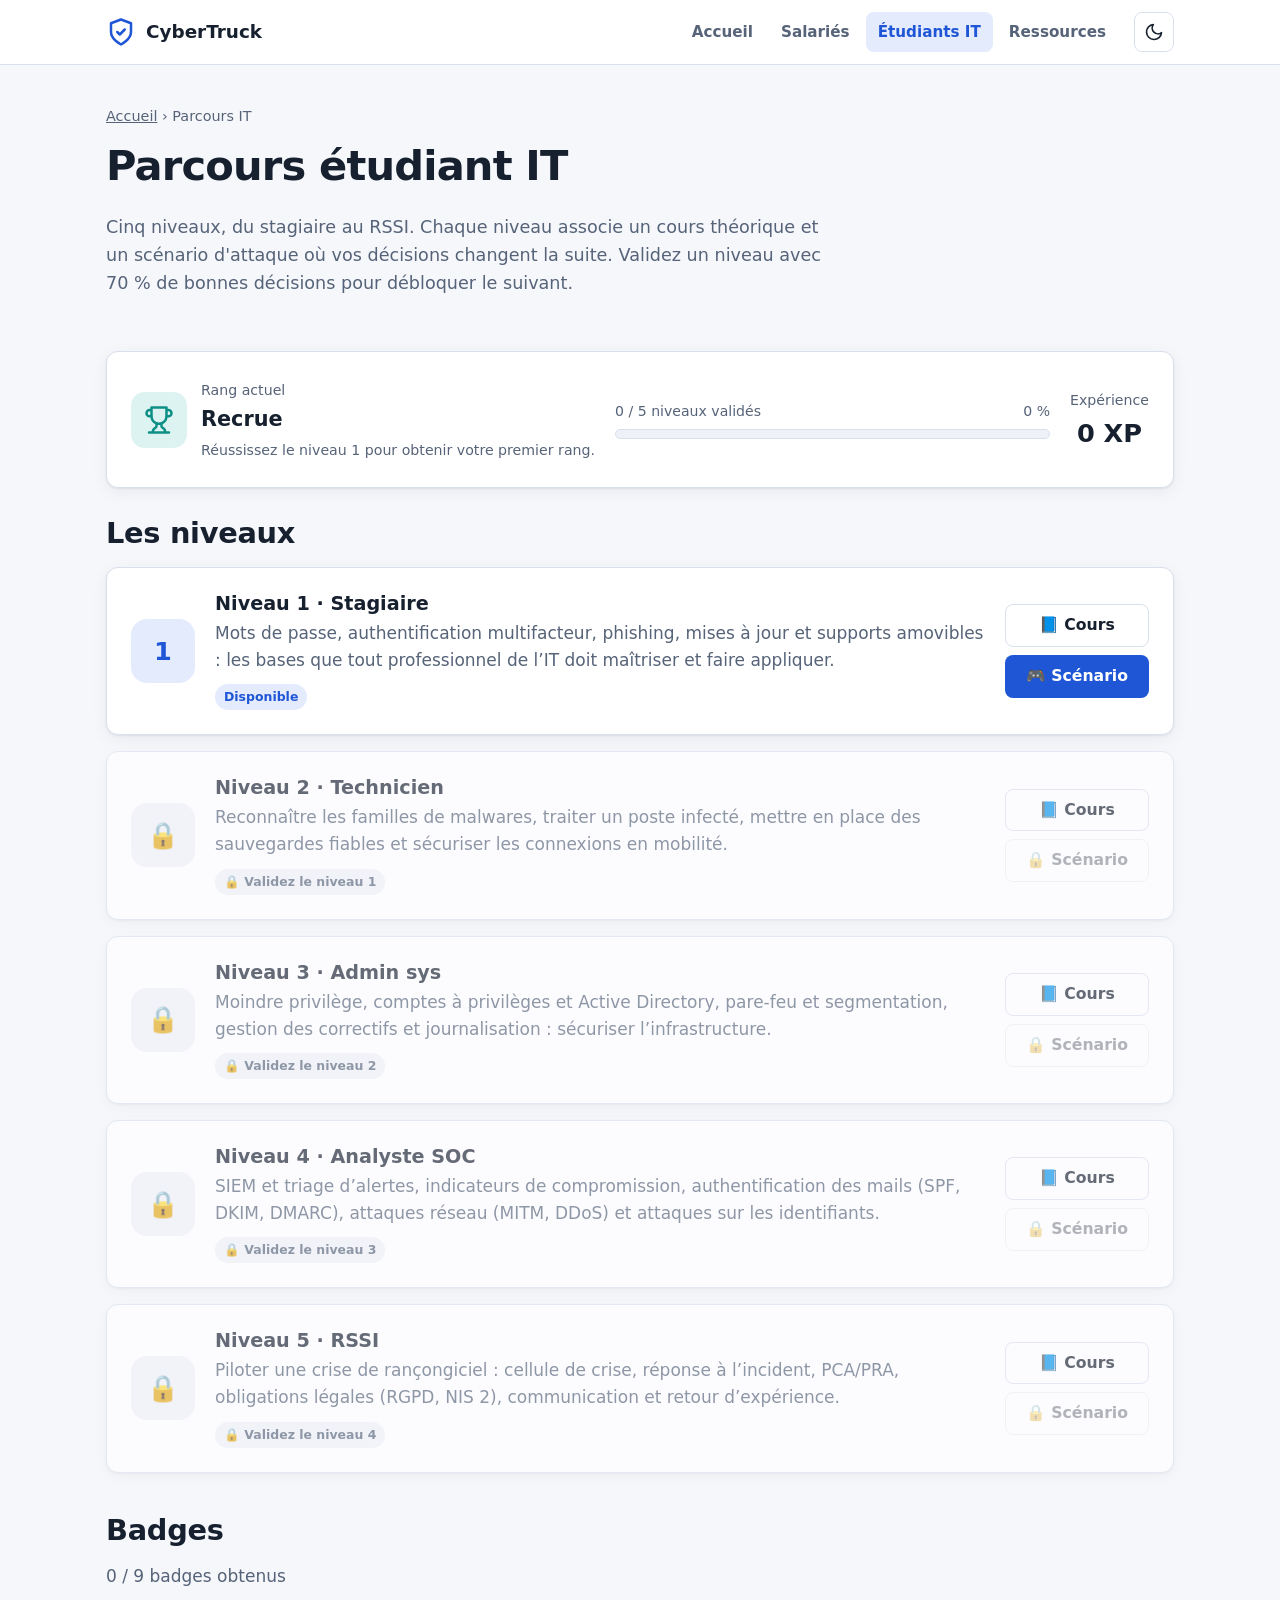
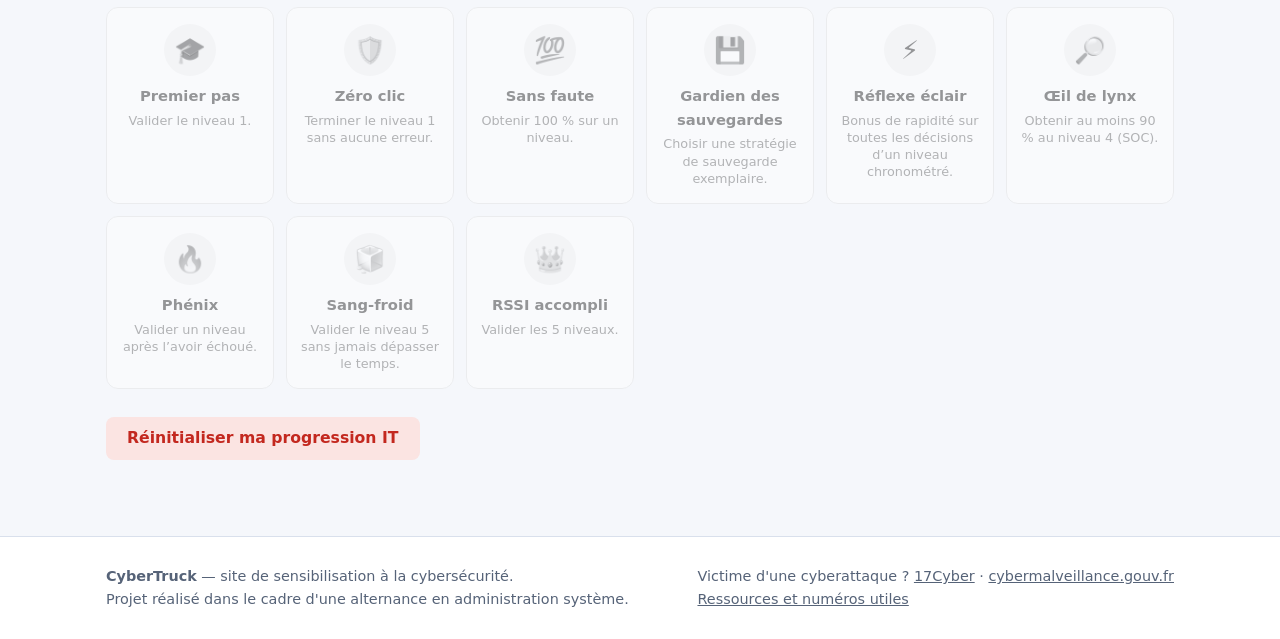
==== it/index.html @ d475069c "Add files via upload" ====
<!doctype html>
<html lang="fr">
<head>
  <meta charset="utf-8">
  <meta name="viewport" content="width=device-width, initial-scale=1">
  <title>Parcours IT — CyberTruck</title>
  <link rel="icon" href="data:image/svg+xml,%3Csvg xmlns='http://www.w3.org/2000/svg' viewBox='0 0 24 24' fill='none' stroke='%231f56d6' stroke-width='2'%3E%3Cpath d='M12 22s8-4 8-10V5l-8-3-8 3v7c0 6 8 10 8 10z'/%3E%3C/svg%3E">
  <link rel="stylesheet" href="../assets/css/style.css">
  <script src="../assets/js/theme.js"></script>
</head>
<body data-root="../" data-section="it">
  <header id="site-header"></header>

  <main>
    <div class="container page-head">
      <div class="breadcrumb"><a href="../index.html">Accueil</a> › Parcours IT</div>
      <h1>Parcours étudiant IT</h1>
      <p class="lead">Cinq niveaux, du stagiaire au RSSI. Chaque niveau associe un cours théorique et un scénario d'attaque où vos décisions changent la suite. Validez un niveau avec 70 % de bonnes décisions pour débloquer le suivant.</p>
    </div>

    <div class="container section-sm">
      <div class="card player-bar" id="player" style="margin-bottom:28px"></div>
      <h2>Les niveaux</h2>
      <div class="level-map" id="levels"></div>

      <h2 style="margin-top:40px">Badges</h2>
      <p class="muted" id="badge-count"></p>
      <div class="badge-grid" id="badges"></div>

      <div class="btn-row" style="margin-top:28px">
        <button type="button" class="btn btn-danger" id="reset">Réinitialiser ma progression IT</button>
      </div>
    </div>
  </main>

  <footer id="site-footer"></footer>
  <script src="../assets/js/storage.js"></script>
  <script src="../assets/js/ui.js"></script>
  <script src="../data/it-levels.js"></script>
  <script src="../assets/js/scenario-engine.js"></script>
  <script>
    var P = ScenarioEngine.Progress;
    function render() {
      var rank = P.rank();
      var passed = P.passedIds().length;
      document.getElementById('player').innerHTML =
        '<div class="player-rank"><div class="rank-icon">' + UI.icons.trophy + '</div><div><small class="muted">Rang actuel</small><br><strong style="font-size:1.3rem">' + rank.nom + '</strong><br><small class="muted">' + rank.desc + '</small></div></div>' +
        '<div>' + UI.progressBar(passed / 5 * 100, passed + ' / 5 niveaux validés', 'accent') + '</div>' +
        '<div class="center"><small class="muted">Expérience</small><br><strong style="font-size:1.6rem">' + P.totalXp() + ' XP</strong></div>';

      document.getElementById('levels').innerHTML = DATA_IT.niveaux.map(function (n) {
        var rec = P.level(n.id) || {};
        var unlocked = P.isUnlocked(n.id);
        var cls = rec.passed ? 'done' : unlocked ? '' : 'locked';
        var status = rec.passed
          ? ScenarioEngine.starsHtml(P.stars(rec.best)) + ' <span class="tag ok">✓ Validé · ' + rec.best + ' %</span>'
          : unlocked ? (rec.attempts ? '<span class="tag warn">À retenter</span>' : '<span class="tag info">Disponible</span>')
          : '<span class="tag">🔒 Validez le niveau ' + (n.id - 1) + '</span>';
        return '<article class="card level-card ' + cls + '">' +
          '<div class="level-num" aria-hidden="true">' + (unlocked ? n.id : '🔒') + '</div>' +
          '<div><h3>Niveau ' + n.id + ' · ' + n.rang + '</h3><p class="muted">' + n.resume + '</p>' + status + '</div>' +
          '<div class="level-actions">' +
            '<a class="btn btn-secondary" href="cours.html?niveau=' + n.id + '">📘 Cours</a>' +
            (unlocked ? '<a class="btn btn-primary" href="jeu.html?niveau=' + n.id + '">🎮 Scénario</a>'
                      : '<span class="btn btn-secondary" aria-disabled="true">🔒 Scénario</span>') +
          '</div></article>';
      }).join('');

      var owned = P.badges();
      document.getElementById('badge-count').textContent = owned.length + ' / ' + DATA_IT.badges.length + ' badges obtenus';
      document.getElementById('badges').innerHTML = DATA_IT.badges.map(function (b) {
        return ScenarioEngine.badgeHtml(b, owned.indexOf(b.id) !== -1);
      }).join('');
    }
    document.getElementById('reset').addEventListener('click', function () {
      if (confirm('Effacer toute votre progression du parcours IT (niveaux, XP, badges) ?')) { Store.reset('it'); render(); }
    });
    render();
  </script>
</body>
</html>
---- assets/css/style.css ----
/* =========================================================
   CyberTruck — feuille de style principale
   Thème clair par défaut, thème sombre via [data-theme="dark"]
   ========================================================= */

:root {
  --bg: #f5f7fb;
  --surface: #ffffff;
  --surface-2: #eef2f8;
  --border: #d9e0ec;
  --text: #17202e;
  --text-muted: #566378;
  --primary: #1f56d6;
  --primary-hover: #1745b0;
  --primary-soft: #e3ebfd;
  --on-primary: #ffffff;
  --accent: #0e8f86;
  --accent-soft: #dcf3f1;
  --success: #17803d;
  --success-soft: #e1f4e7;
  --danger: #c3281f;
  --danger-soft: #fbe4e2;
  --warning: #a85d00;
  --warning-soft: #fdf0dc;
  --code-bg: #101826;
  --code-text: #d5f5e3;
  --shadow: 0 1px 2px rgba(16, 24, 40, .06), 0 4px 16px rgba(16, 24, 40, .06);
  --radius: 12px;
  --radius-sm: 8px;
  --font: system-ui, -apple-system, "Segoe UI", Roboto, "Helvetica Neue", Arial, sans-serif;
  --mono: ui-monospace, SFMono-Regular, Menlo, Consolas, "Liberation Mono", monospace;
  color-scheme: light;
}

:root[data-theme="dark"] {
  --bg: #0d131f;
  --surface: #151d2c;
  --surface-2: #1c2638;
  --border: #2a374d;
  --text: #e5ebf4;
  --text-muted: #9aa8bd;
  --primary: #6d9bff;
  --primary-hover: #8fb2ff;
  --primary-soft: #1c2c4f;
  --on-primary: #0b1220;
  --accent: #3cc7bb;
  --accent-soft: #123532;
  --success: #4fcf7c;
  --success-soft: #133222;
  --danger: #ff7a70;
  --danger-soft: #3d1a19;
  --warning: #f2b04f;
  --warning-soft: #3a2a10;
  --code-bg: #070b12;
  --shadow: 0 1px 2px rgba(0, 0, 0, .3), 0 4px 16px rgba(0, 0, 0, .25);
  color-scheme: dark;
}

* { box-sizing: border-box; }

html { scroll-behavior: smooth; }
main [id] { scroll-margin-top: 84px; }

body {
  margin: 0;
  background: var(--bg);
  color: var(--text);
  font-family: var(--font);
  font-size: 17px;
  line-height: 1.6;
  -webkit-font-smoothing: antialiased;
  display: flex;
  flex-direction: column;
  min-height: 100vh;
}

main { flex: 1; }

img, svg { max-width: 100%; }

a { color: var(--primary); }
a:hover { color: var(--primary-hover); }

h1, h2, h3, h4 { line-height: 1.25; margin: 0 0 .5em; }
h1 { font-size: clamp(1.8rem, 4vw, 2.6rem); letter-spacing: -.02em; }
h2 { font-size: clamp(1.35rem, 3vw, 1.8rem); letter-spacing: -.01em; }
h3 { font-size: 1.2rem; }
p { margin: 0 0 1em; }

code, kbd, pre { font-family: var(--mono); font-size: .9em; }
code { background: var(--surface-2); padding: .1em .35em; border-radius: 4px; word-break: break-word; }
kbd {
  background: var(--surface); border: 1px solid var(--border); border-bottom-width: 2px;
  padding: .05em .4em; border-radius: 4px; font-size: .85em; white-space: nowrap;
}

:focus-visible { outline: 3px solid var(--primary); outline-offset: 2px; border-radius: 4px; }

.visually-hidden {
  position: absolute !important; width: 1px; height: 1px; overflow: hidden;
  clip: rect(0 0 0 0); white-space: nowrap;
}

.container { width: 100%; max-width: 1100px; margin: 0 auto; padding: 0 16px; }
.container.narrow { max-width: 820px; }

.section { padding-top: 48px; padding-bottom: 48px; }
.section-sm { padding-top: 28px; padding-bottom: 28px; }
.muted { color: var(--text-muted); }
.center { text-align: center; }
.mt-0 { margin-top: 0; }
.mb-0 { margin-bottom: 0; }

/* ---------- Header / navigation ---------- */
.site-header {
  position: sticky; top: 0; z-index: 50;
  background: color-mix(in srgb, var(--surface) 92%, transparent);
  backdrop-filter: blur(8px);
  border-bottom: 1px solid var(--border);
}
.site-header .container {
  display: flex; align-items: center; gap: 16px; min-height: 64px;
}
.brand {
  display: flex; align-items: center; gap: 10px;
  font-weight: 800; font-size: 1.15rem; color: var(--text); text-decoration: none;
}
.brand svg { width: 30px; height: 30px; color: var(--primary); flex: none; }
.brand:hover { color: var(--text); }
.nav { margin-left: auto; display: flex; align-items: center; gap: 4px; }
.nav a {
  color: var(--text-muted); text-decoration: none; font-weight: 600; font-size: .95rem;
  padding: 8px 12px; border-radius: var(--radius-sm);
}
.nav a:hover { color: var(--text); background: var(--surface-2); }
.nav a[aria-current="page"] { color: var(--primary); background: var(--primary-soft); }

.icon-btn {
  display: inline-grid; place-items: center; width: 40px; height: 40px;
  border-radius: var(--radius-sm); border: 1px solid var(--border);
  background: var(--surface); color: var(--text); cursor: pointer; flex: none;
}
.icon-btn:hover { background: var(--surface-2); }
.icon-btn svg { width: 20px; height: 20px; }
.menu-toggle { display: none; }

@media (max-width: 760px) {
  .menu-toggle { display: inline-grid; margin-left: auto; }
  .nav {
    display: none; position: absolute; top: 64px; left: 0; right: 0;
    flex-direction: column; align-items: stretch; gap: 2px;
    background: var(--surface); border-bottom: 1px solid var(--border);
    padding: 8px 16px 16px; box-shadow: var(--shadow);
  }
  .nav.open { display: flex; }
  .nav a { padding: 12px; }
}

/* ---------- Footer ---------- */
.site-footer {
  border-top: 1px solid var(--border); background: var(--surface);
  color: var(--text-muted); font-size: .9rem; padding: 28px 0; margin-top: 48px;
}
.site-footer .container { display: flex; flex-wrap: wrap; gap: 12px 32px; justify-content: space-between; }
.site-footer a { color: var(--text-muted); }

/* ---------- Boutons ---------- */
.btn {
  display: inline-flex; align-items: center; justify-content: center; gap: 8px;
  padding: 11px 20px; border-radius: var(--radius-sm); border: 1px solid transparent;
  font: inherit; font-weight: 650; font-size: .98rem; line-height: 1.2;
  cursor: pointer; text-decoration: none; transition: background .15s, border-color .15s, transform .05s;
}
.btn:active { transform: translateY(1px); }
.btn-primary { background: var(--primary); color: var(--on-primary); }
.btn-primary:hover { background: var(--primary-hover); color: var(--on-primary); }
.btn-secondary { background: var(--surface); color: var(--text); border-color: var(--border); }
.btn-secondary:hover { background: var(--surface-2); color: var(--text); }
.btn-ghost { background: transparent; color: var(--primary); }
.btn-ghost:hover { background: var(--primary-soft); }
.btn-danger { background: var(--danger-soft); color: var(--danger); border-color: transparent; }
.btn-danger:hover { filter: brightness(.97); color: var(--danger); }
.btn-success { background: var(--success); color: #fff; }
.btn[disabled], .btn[aria-disabled="true"] { opacity: .5; cursor: not-allowed; }
.btn-row { display: flex; flex-wrap: wrap; gap: 12px; }

/* ---------- Hero ---------- */
.hero { padding-top: 64px; padding-bottom: 40px; }
.hero .eyebrow {
  display: inline-block; font-weight: 700; font-size: .85rem; letter-spacing: .06em;
  text-transform: uppercase; color: var(--accent); background: var(--accent-soft);
  padding: 4px 10px; border-radius: 999px; margin-bottom: 16px;
}
.hero p.lead { font-size: 1.2rem; color: var(--text-muted); max-width: 680px; }
.page-head { padding-top: 40px; padding-bottom: 8px; }
.page-head p.lead { font-size: 1.1rem; color: var(--text-muted); max-width: 720px; }
.breadcrumb { font-size: .9rem; color: var(--text-muted); margin-bottom: 12px; }
.breadcrumb a { color: var(--text-muted); }

/* ---------- Cartes & grilles ---------- */
.grid { display: grid; gap: 20px; }
.grid-2 { grid-template-columns: repeat(2, minmax(0, 1fr)); }
.grid-3 { grid-template-columns: repeat(3, minmax(0, 1fr)); }
@media (max-width: 860px) { .grid-3 { grid-template-columns: repeat(2, minmax(0, 1fr)); } }
@media (max-width: 700px) { .grid-2, .grid-3 { grid-template-columns: 1fr; } }

.card {
  background: var(--surface); border: 1px solid var(--border); border-radius: var(--radius);
  padding: 24px; box-shadow: var(--shadow);
}
.card h3 { margin-top: 0; }
.card-link { display: block; color: inherit; text-decoration: none; transition: border-color .15s, transform .15s; }
.card-link:hover { border-color: var(--primary); color: inherit; transform: translateY(-2px); }
.card .card-icon {
  width: 48px; height: 48px; border-radius: 12px; display: grid; place-items: center;
  background: var(--primary-soft); color: var(--primary); margin-bottom: 16px;
}
.card .card-icon svg { width: 26px; height: 26px; }
.card.big { padding: 32px; }
.card.big h2 { margin-bottom: .3em; }
.card ul { padding-left: 1.2em; margin: 0 0 1em; }

.path-card { display: flex; flex-direction: column; }
.path-card .btn { margin-top: auto; align-self: flex-start; }

.fact { border-left: 4px solid var(--accent); }
.fact strong.big { display: block; font-size: 1.8rem; color: var(--accent); line-height: 1.1; margin-bottom: 6px; }

.tag {
  display: inline-flex; align-items: center; gap: 4px; font-size: .78rem; font-weight: 700;
  padding: 3px 9px; border-radius: 999px; background: var(--surface-2); color: var(--text-muted);
}
.tag.ok { background: var(--success-soft); color: var(--success); }
.tag.ko { background: var(--danger-soft); color: var(--danger); }
.tag.warn { background: var(--warning-soft); color: var(--warning); }
.tag.info { background: var(--primary-soft); color: var(--primary); }

/* ---------- Encadrés pédagogiques ---------- */
.callout {
  border-radius: var(--radius-sm); padding: 16px 18px; margin: 16px 0;
  border: 1px solid var(--border); background: var(--surface-2);
}
.callout > :last-child { margin-bottom: 0; }
.callout-title { font-weight: 800; display: flex; align-items: center; gap: 8px; margin-bottom: 6px; }
.callout.retenir { background: var(--primary-soft); border-color: transparent; }
.callout.retenir .callout-title { color: var(--primary); }
.callout.faire { background: var(--success-soft); border-color: transparent; }
.callout.faire .callout-title { color: var(--success); }
.callout.danger { background: var(--danger-soft); border-color: transparent; }
.callout.danger .callout-title { color: var(--danger); }
.callout.warn { background: var(--warning-soft); border-color: transparent; }
.callout.warn .callout-title { color: var(--warning); }
.callout ul { margin: 0; padding-left: 1.2em; }

/* ---------- Cours ---------- */
.course-layout { display: grid; grid-template-columns: 240px minmax(0, 1fr); gap: 32px; align-items: start; }
.course-toc { position: sticky; top: 84px; }
.course-toc ol { list-style: none; margin: 0; padding: 0; counter-reset: toc; }
.course-toc li { counter-increment: toc; }
.course-toc a {
  display: flex; gap: 8px; align-items: baseline; padding: 8px 10px; border-radius: var(--radius-sm);
  color: var(--text-muted); text-decoration: none; font-weight: 600; font-size: .93rem;
}
.course-toc a::before { content: counter(toc); font-variant-numeric: tabular-nums; color: var(--text-muted); min-width: 1.2em; }
.course-toc a:hover { background: var(--surface-2); color: var(--text); }
.course-toc a.read::after { content: "✓"; margin-left: auto; color: var(--success); }
.lesson { scroll-margin-top: 84px; margin-bottom: 28px; }
.lesson h2 { display: flex; align-items: center; gap: 12px; }
.lesson .num {
  flex: none; width: 36px; height: 36px; border-radius: 10px; display: grid; place-items: center;
  background: var(--primary-soft); color: var(--primary); font-size: 1rem; font-weight: 800;
}
.lesson-foot { display: flex; justify-content: flex-end; margin-top: 12px; }
.mark-read[aria-pressed="true"] { background: var(--success-soft); color: var(--success); border-color: transparent; }
.example-box {
  border: 1px dashed var(--border); border-radius: var(--radius-sm); padding: 14px 16px;
  background: var(--surface-2); font-size: .95rem; margin: 12px 0;
}
.table-wrap { overflow-x: auto; margin: 12px 0 16px; }
table { border-collapse: collapse; width: 100%; font-size: .95rem; }
th, td { text-align: left; padding: 10px 12px; border-bottom: 1px solid var(--border); vertical-align: top; }
th { background: var(--surface-2); font-weight: 700; }

@media (max-width: 860px) {
  .course-layout { grid-template-columns: 1fr; }
  .course-toc { position: static; }
}

/* ---------- Progression ---------- */
.progress {
  height: 10px; background: var(--surface-2); border-radius: 999px; overflow: hidden;
  border: 1px solid var(--border);
}
.progress > span { display: block; height: 100%; background: var(--primary); border-radius: 999px; transition: width .3s; }
.progress.accent > span { background: var(--accent); }
.progress-label { display: flex; justify-content: space-between; font-size: .88rem; color: var(--text-muted); margin-bottom: 6px; }

.checklist { list-style: none; padding: 0; margin: 0; }
.checklist li { display: flex; gap: 10px; align-items: center; padding: 8px 0; border-bottom: 1px solid var(--border); }
.checklist li:last-child { border-bottom: 0; }
.checklist .state { margin-left: auto; }

/* ---------- QCM ---------- */
.quiz { max-width: 760px; margin: 0 auto; }
.quiz-head { display: flex; justify-content: space-between; align-items: center; gap: 12px; margin-bottom: 10px; font-size: .92rem; color: var(--text-muted); }
.quiz-situation { font-size: 1.15rem; font-weight: 650; margin-bottom: 18px; }
.quiz-context { margin-bottom: 18px; }
.choices { display: grid; gap: 10px; }
.choice {
  display: flex; gap: 12px; align-items: flex-start; text-align: left; width: 100%;
  padding: 14px 16px; border-radius: var(--radius-sm); border: 2px solid var(--border);
  background: var(--surface); color: var(--text); font: inherit; cursor: pointer;
  transition: border-color .15s, background .15s;
}
.choice:hover:not([disabled]) { border-color: var(--primary); background: var(--primary-soft); }
.choice .letter {
  flex: none; width: 28px; height: 28px; border-radius: 50%; display: grid; place-items: center;
  background: var(--surface-2); font-weight: 800; font-size: .85rem;
}
.choice[disabled] { cursor: default; }
.choice.correct { border-color: var(--success); background: var(--success-soft); }
.choice.correct .letter { background: var(--success); color: #fff; }
.choice.wrong { border-color: var(--danger); background: var(--danger-soft); }
.choice.wrong .letter { background: var(--danger); color: #fff; }
.choice.partial { border-color: var(--warning); background: var(--warning-soft); }
.choice.partial .letter { background: var(--warning); color: #fff; }
.choice.dim { opacity: .55; }
.choice .verdict { margin-left: auto; font-weight: 800; white-space: nowrap; padding-left: 8px; }

.feedback { margin-top: 16px; border-radius: var(--radius-sm); padding: 16px 18px; }
.feedback.ok { background: var(--success-soft); }
.feedback.ko { background: var(--danger-soft); }
.feedback.mid { background: var(--warning-soft); }
.feedback strong.verdict { display: block; margin-bottom: 4px; }
.feedback.ok strong.verdict { color: var(--success); }
.feedback.ko strong.verdict { color: var(--danger); }
.feedback.mid strong.verdict { color: var(--warning); }
.feedback > :last-child { margin-bottom: 0; }
.quiz-actions { display: flex; justify-content: flex-end; margin-top: 16px; }

.result-hero { text-align: center; padding: 8px 0 16px; }
.score-ring {
  --p: 0; width: 140px; height: 140px; border-radius: 50%; margin: 0 auto 16px;
  display: grid; place-items: center;
  background: conic-gradient(var(--primary) calc(var(--p) * 1%), var(--surface-2) 0);
}
.score-ring span {
  width: 110px; height: 110px; border-radius: 50%; background: var(--surface);
  display: grid; place-items: center; font-size: 1.8rem; font-weight: 800;
}
.review-list { list-style: none; padding: 0; margin: 16px 0 0; display: grid; gap: 10px; }
.review-list li { padding: 12px 14px; border-radius: var(--radius-sm); background: var(--surface-2); font-size: .95rem; }
.review-list li strong { display: block; }

/* ---------- Simulateur : client mail ---------- */
.sim-tabs { display: flex; flex-wrap: wrap; gap: 8px; margin-bottom: 20px; }
.sim-tabs button {
  font: inherit; font-weight: 650; padding: 10px 16px; border-radius: 999px; cursor: pointer;
  border: 1px solid var(--border); background: var(--surface); color: var(--text);
}
.sim-tabs button[aria-selected="true"] { background: var(--primary); color: var(--on-primary); border-color: var(--primary); }

.mail-client {
  border: 1px solid var(--border); border-radius: var(--radius); overflow: hidden;
  background: var(--surface); box-shadow: var(--shadow);
}
.mail-toolbar {
  display: flex; align-items: center; gap: 8px; padding: 10px 14px;
  background: var(--surface-2); border-bottom: 1px solid var(--border); font-size: .85rem; color: var(--text-muted);
}
.mail-toolbar .dots { display: flex; gap: 6px; }
.mail-toolbar .dots i { width: 11px; height: 11px; border-radius: 50%; background: var(--border); display: block; }
.mail-header { padding: 16px 20px; border-bottom: 1px solid var(--border); }
.mail-subject { font-size: 1.15rem; font-weight: 750; margin-bottom: 10px; }
.mail-meta { display: grid; grid-template-columns: auto 1fr; gap: 2px 10px; font-size: .92rem; }
.mail-meta dt { color: var(--text-muted); }
.mail-meta dd { margin: 0; word-break: break-word; }
.mail-body { padding: 20px; font-size: .98rem; }
.mail-body .fake-btn {
  display: inline-block; background: #0067b8; color: #fff; padding: 10px 18px; border-radius: 4px;
  font-weight: 650; text-decoration: none;
}
.mail-attach {
  display: inline-flex; align-items: center; gap: 8px; padding: 8px 12px; margin-top: 8px;
  border: 1px solid var(--border); border-radius: var(--radius-sm); background: var(--surface-2); font-size: .9rem;
}
.mail-status {
  padding: 6px 14px; font-family: var(--mono); font-size: .8rem; background: var(--surface-2);
  border-top: 1px solid var(--border); color: var(--text-muted); min-height: 30px; word-break: break-all;
}
.clue { border-radius: 4px; transition: background .15s, box-shadow .15s; } /* aucun effet au survol : ne pas trahir les réponses */
.mail-attach { cursor: pointer; }
.clue.found { background: var(--success-soft); box-shadow: 0 0 0 2px var(--success); }
.clue.revealed:not(.found) { outline: 2px dashed var(--warning); outline-offset: 1px; background: var(--warning-soft); }
.mail-body .fake-btn.clue.found, .mail-body .fake-btn.clue.revealed { background: #0067b8; color: #fff; }
/* Panneau de suivi : progression, message d'état, indices trouvés */
.clue-progress { margin-top: 20px; }
.clue-progress-head { display: flex; justify-content: space-between; align-items: baseline; font-size: .9rem; color: var(--text-muted); margin-bottom: 8px; }
.clue-score { display: flex; align-items: baseline; gap: 10px; }
.clue-errors { color: var(--danger); font-size: .85rem; font-weight: 600; }
.clue-counter { color: var(--text); font-size: 1rem; font-variant-numeric: tabular-nums; }
.clue-bar { height: 6px; border-radius: 99px; background: var(--surface-2); overflow: hidden; }
.clue-bar span { display: block; width: 0; height: 100%; border-radius: inherit; background: var(--success); transition: width .4s ease; }
.clue-status { margin: 12px 0 0; font-size: .9rem; color: var(--text-muted); min-height: 1.5em; }
.clue-status.ok { color: var(--success); font-weight: 600; }
.clue-status.ko { color: var(--danger); font-weight: 600; }
.clue-status.warn { color: var(--text); }
.card ul.clue-log { list-style: none; padding: 0; margin: 16px 0 0; }
.clue-log li { display: flex; gap: 12px; padding: 14px 0; border-top: 1px solid var(--border); animation: clue-in .3s ease; }
.clue-log li:last-child { padding-bottom: 0; }
.clue-log strong { display: block; font-size: .95rem; }
.clue-log p { margin: 2px 0 0; font-size: .88rem; line-height: 1.5; color: var(--text-muted); }
.clue-ico {
  flex: none; width: 24px; height: 24px; margin-top: 1px; border-radius: 50%; display: grid; place-items: center;
  background: var(--success-soft); color: var(--success); font-weight: 800; font-size: .85rem;
}
.clue-ico svg { width: 14px; height: 14px; }
.clue-log li.missed .clue-ico { background: var(--warning-soft); color: var(--warning); }
.clue-actions { margin-top: 20px; }
@keyframes clue-in { from { opacity: 0; transform: translateY(-4px); } }
@media (prefers-reduced-motion: reduce) { .clue-log li { animation: none; } .clue-bar span { transition: none; } }
.sim-layout { display: grid; grid-template-columns: minmax(0, 1.6fr) minmax(0, 1fr); gap: 24px; align-items: start; }
@media (max-width: 860px) { .sim-layout { grid-template-columns: 1fr; } }

/* ---------- Simulateur : téléphone / SMS ---------- */
.phone {
  max-width: 360px; margin: 0 auto; border-radius: 28px; border: 8px solid var(--text);
  background: var(--surface-2); padding: 16px 12px 20px; min-height: 300px;
}
.phone-top { text-align: center; font-size: .8rem; color: var(--text-muted); margin-bottom: 12px; font-weight: 650; }
.bubble {
  max-width: 85%; padding: 10px 14px; border-radius: 18px; margin-bottom: 8px; font-size: .95rem;
  word-break: break-word;
}
.bubble.in { background: var(--surface); border: 1px solid var(--border); border-bottom-left-radius: 4px; }
.bubble.out { background: var(--primary); color: var(--on-primary); margin-left: auto; border-bottom-right-radius: 4px; }
.bubble .who { display: block; font-size: .75rem; font-weight: 700; color: var(--text-muted); margin-bottom: 2px; }
.bubble.out .who { color: inherit; opacity: .8; }

.url-bar {
  display: flex; align-items: center; gap: 8px; padding: 12px 14px; border-radius: 999px;
  background: var(--surface); border: 1px solid var(--border); font-family: var(--mono); font-size: .95rem;
  word-break: break-all;
}
.url-bar svg { width: 16px; height: 16px; flex: none; color: var(--text-muted); }

.verdict-btns { display: grid; grid-template-columns: 1fr 1fr; gap: 12px; margin-top: 20px; }
.verdict-btns .btn { padding: 16px; font-size: 1.02rem; }

/* ---------- Simulateur : appel ---------- */
.call-screen {
  border-radius: var(--radius); background: var(--surface); border: 1px solid var(--border);
  box-shadow: var(--shadow); overflow: hidden;
}
.call-head {
  display: flex; align-items: center; gap: 14px; padding: 16px 20px;
  background: var(--surface-2); border-bottom: 1px solid var(--border);
}
.avatar {
  width: 48px; height: 48px; border-radius: 50%; display: grid; place-items: center; flex: none;
  background: var(--primary-soft); color: var(--primary); font-weight: 800;
}
.call-head .live { margin-left: auto; font-size: .82rem; color: var(--success); font-weight: 700; }
.call-log { padding: 20px; display: flex; flex-direction: column; max-height: 460px; overflow-y: auto; }
.call-choices { padding: 0 20px 20px; }
.call-log .bubble.in { align-self: flex-start; }
.call-log .bubble.out { align-self: flex-end; }

/* ---------- Parcours IT : carte des niveaux ---------- */
.player-bar {
  display: grid; grid-template-columns: auto minmax(0, 1fr) auto; gap: 20px; align-items: center;
}
.player-rank { display: flex; align-items: center; gap: 14px; }
.rank-icon {
  width: 56px; height: 56px; border-radius: 14px; display: grid; place-items: center;
  background: var(--accent-soft); color: var(--accent);
}
.rank-icon svg { width: 30px; height: 30px; }
@media (max-width: 700px) { .player-bar { grid-template-columns: 1fr; } }

.level-map { display: grid; gap: 16px; counter-reset: lvl; }
.level-card {
  display: grid; grid-template-columns: 64px minmax(0, 1fr) auto; gap: 20px; align-items: center;
}
.level-num {
  width: 64px; height: 64px; border-radius: 16px; display: grid; place-items: center;
  font-size: 1.6rem; font-weight: 800; background: var(--primary-soft); color: var(--primary);
}
.level-card.locked { opacity: .65; }
.level-card.locked .level-num { background: var(--surface-2); color: var(--text-muted); }
.level-card.done .level-num { background: var(--success-soft); color: var(--success); }
.level-card .level-actions { display: flex; flex-direction: column; gap: 8px; align-items: stretch; }
.level-card h3 { margin-bottom: 4px; }
.level-card p { margin-bottom: 8px; }
.stars { letter-spacing: 2px; color: var(--warning); }
@media (max-width: 700px) {
  .level-card { grid-template-columns: 56px minmax(0, 1fr); }
  .level-card .level-num { width: 56px; height: 56px; }
  .level-card .level-actions { grid-column: 1 / -1; flex-direction: row; flex-wrap: wrap; }
}

.badge-grid { display: grid; grid-template-columns: repeat(auto-fill, minmax(150px, 1fr)); gap: 12px; }
.badge {
  text-align: center; padding: 16px 10px; border-radius: var(--radius); border: 1px solid var(--border);
  background: var(--surface);
}
.badge .medal {
  width: 52px; height: 52px; margin: 0 auto 8px; border-radius: 50%; display: grid; place-items: center;
  font-size: 1.6rem; background: var(--warning-soft);
}
.badge strong { display: block; font-size: .92rem; }
.badge small { color: var(--text-muted); font-size: .8rem; line-height: 1.35; display: block; margin-top: 4px; }
.badge.locked { opacity: .45; filter: grayscale(1); }

/* ---------- Parcours IT : jeu ---------- */
.hud {
  display: grid; grid-template-columns: repeat(4, minmax(0, 1fr)); gap: 12px; margin-bottom: 20px;
}
.hud-item { background: var(--surface); border: 1px solid var(--border); border-radius: var(--radius-sm); padding: 10px 14px; }
.hud-item small { display: block; color: var(--text-muted); font-size: .78rem; font-weight: 650; text-transform: uppercase; letter-spacing: .04em; }
.hud-item b { font-size: 1.2rem; font-variant-numeric: tabular-nums; }
@media (max-width: 700px) { .hud { grid-template-columns: repeat(2, minmax(0, 1fr)); } }

.gauge { height: 8px; border-radius: 999px; background: var(--surface-2); overflow: hidden; margin-top: 6px; }
.gauge span { display: block; height: 100%; background: var(--success); transition: width .4s, background .4s; }
.gauge.mid span { background: var(--warning); }
.gauge.high span { background: var(--danger); }

.timer-bar { height: 6px; border-radius: 999px; background: var(--surface-2); overflow: hidden; margin-bottom: 16px; }
.timer-bar span { display: block; height: 100%; background: var(--accent); }
.timer-bar.hurry span { background: var(--danger); }

.scene { animation: fadein .3s ease; }
@keyframes fadein { from { opacity: 0; transform: translateY(6px); } to { opacity: 1; transform: none; } }
@media (prefers-reduced-motion: reduce) { .scene { animation: none; } html { scroll-behavior: auto; } }
.scene-step { font-size: .85rem; font-weight: 700; color: var(--accent); text-transform: uppercase; letter-spacing: .05em; }
.scene-text { font-size: 1.08rem; }

.console {
  background: var(--code-bg); color: var(--code-text); border-radius: var(--radius-sm);
  padding: 14px 16px; font-family: var(--mono); font-size: .84rem; line-height: 1.55;
  overflow-x: auto; white-space: pre; margin: 0 0 18px;
}
.console .c-warn { color: #ffd479; }
.console .c-bad { color: #ff8b80; }
.console .c-ok { color: #7ee2a8; }
.console .c-dim { color: #8d9ab0; }
.doc-box {
  background: var(--surface-2); border: 1px solid var(--border); border-radius: var(--radius-sm);
  padding: 14px 16px; margin: 0 0 18px; font-size: .95rem;
}
.doc-box .doc-title { font-weight: 750; font-size: .85rem; text-transform: uppercase; letter-spacing: .04em; color: var(--text-muted); margin-bottom: 6px; }

.debrief-list { list-style: none; padding: 0; margin: 0; display: grid; gap: 10px; }
.debrief-list li { border-left: 4px solid var(--border); padding: 10px 14px; background: var(--surface-2); border-radius: 0 var(--radius-sm) var(--radius-sm) 0; font-size: .95rem; }
.debrief-list li.best { border-color: var(--success); }
.debrief-list li.ok { border-color: var(--warning); }
.debrief-list li.bad { border-color: var(--danger); }
.debrief-list li .q { font-weight: 700; display: block; margin-bottom: 2px; }

.new-badges { display: flex; flex-wrap: wrap; gap: 12px; justify-content: center; margin: 16px 0; }

/* ---------- Ressources ---------- */
.search-input {
  width: 100%; padding: 12px 16px; font: inherit; border-radius: var(--radius-sm);
  border: 1px solid var(--border); background: var(--surface); color: var(--text);
}
.glossary { display: grid; gap: 10px; margin-top: 16px; }
.glossary dt { font-weight: 800; }
.glossary .entry { padding: 14px 16px; background: var(--surface); border: 1px solid var(--border); border-radius: var(--radius-sm); }
.glossary dd { margin: 4px 0 0; color: var(--text-muted); }
.contact-card { display: flex; flex-direction: column; }
.contact-card h3 { margin-bottom: 4px; }
.contact-card > a { margin-top: auto; align-self: flex-start; }
.contact-card .num { font-size: 1.3rem; font-weight: 800; color: var(--primary); }
.reflexes { counter-reset: r; list-style: none; padding: 0; margin: 0; display: grid; gap: 10px; }
.reflexes li { counter-increment: r; display: flex; gap: 14px; align-items: flex-start; padding: 12px 14px; background: var(--surface-2); border-radius: var(--radius-sm); }
.reflexes li::before {
  content: counter(r); flex: none; width: 30px; height: 30px; border-radius: 50%;
  background: var(--primary); color: var(--on-primary); display: grid; place-items: center; font-weight: 800;
}

/* ---------- Impression ---------- */
@media print {
  .site-header, .site-footer, .no-print, .btn { display: none !important; }
  body { background: #fff; color: #000; font-size: 12pt; }
  .card { box-shadow: none; border-color: #999; break-inside: avoid; }
  .print-only { display: block !important; }
}
.print-only { display: none; }
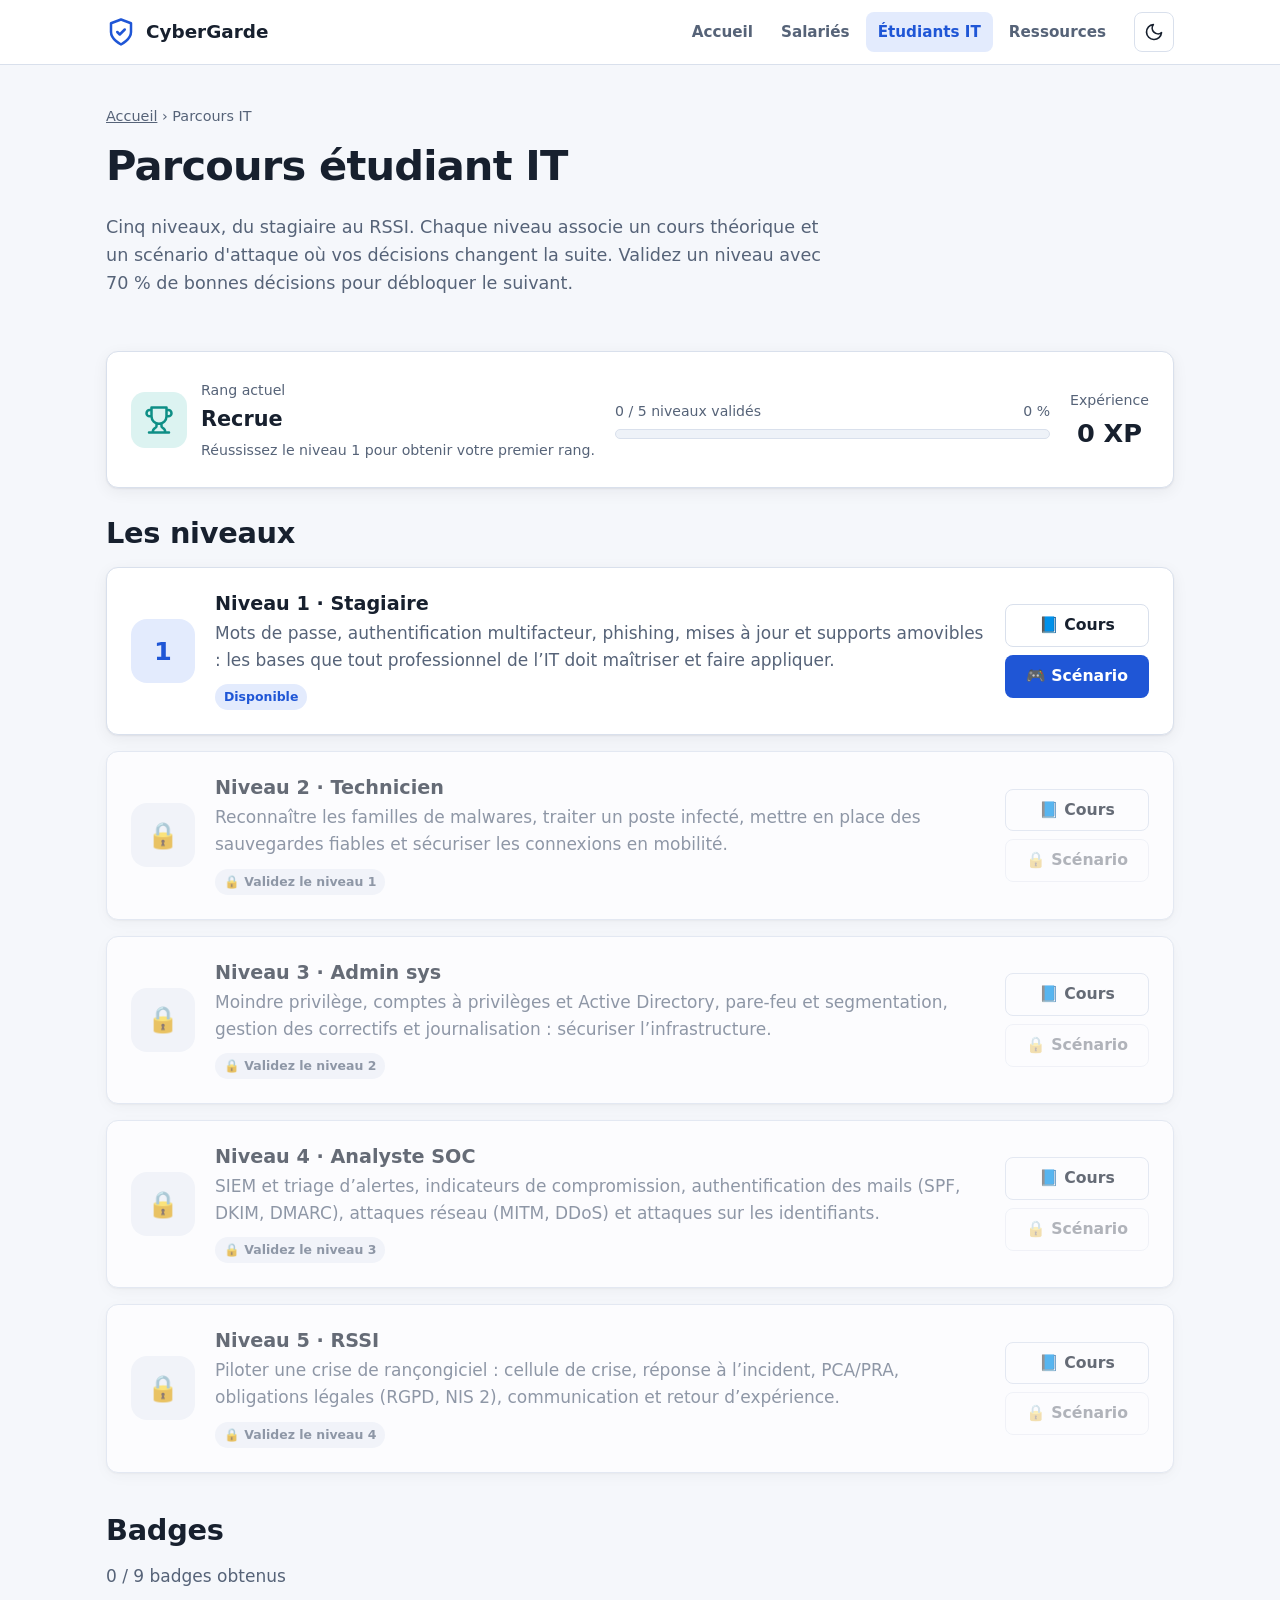
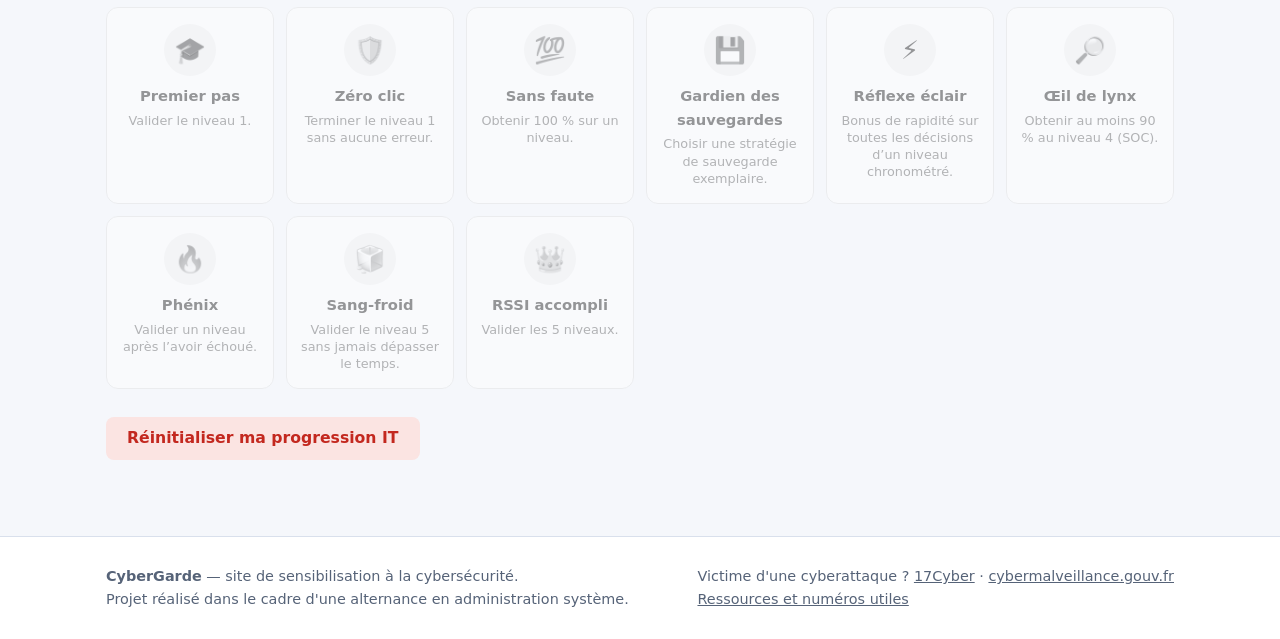
==== commit 552cabc1: "Renomme le site CyberTruck en CyberGarde Co-Authored-By: Claude Opus 5.5 <noreply@anthropic.com> Cla" ====
--- a/it/index.html
+++ b/it/index.html
@@ -3,7 +3,7 @@
 <head>
   <meta charset="utf-8">
   <meta name="viewport" content="width=device-width, initial-scale=1">
-  <title>Parcours IT — CyberTruck</title>
+  <title>Parcours IT — CyberGarde</title>
   <link rel="icon" href="data:image/svg+xml,%3Csvg xmlns='http://www.w3.org/2000/svg' viewBox='0 0 24 24' fill='none' stroke='%231f56d6' stroke-width='2'%3E%3Cpath d='M12 22s8-4 8-10V5l-8-3-8 3v7c0 6 8 10 8 10z'/%3E%3C/svg%3E">
   <link rel="stylesheet" href="../assets/css/style.css">
   <script src="../assets/js/theme.js"></script>
--- a/assets/css/style.css
+++ b/assets/css/style.css
@@ -1,5 +1,5 @@
 /* =========================================================
-   CyberTruck — feuille de style principale
+   CyberGarde — feuille de style principale
    Thème clair par défaut, thème sombre via [data-theme="dark"]
    ========================================================= */
 
